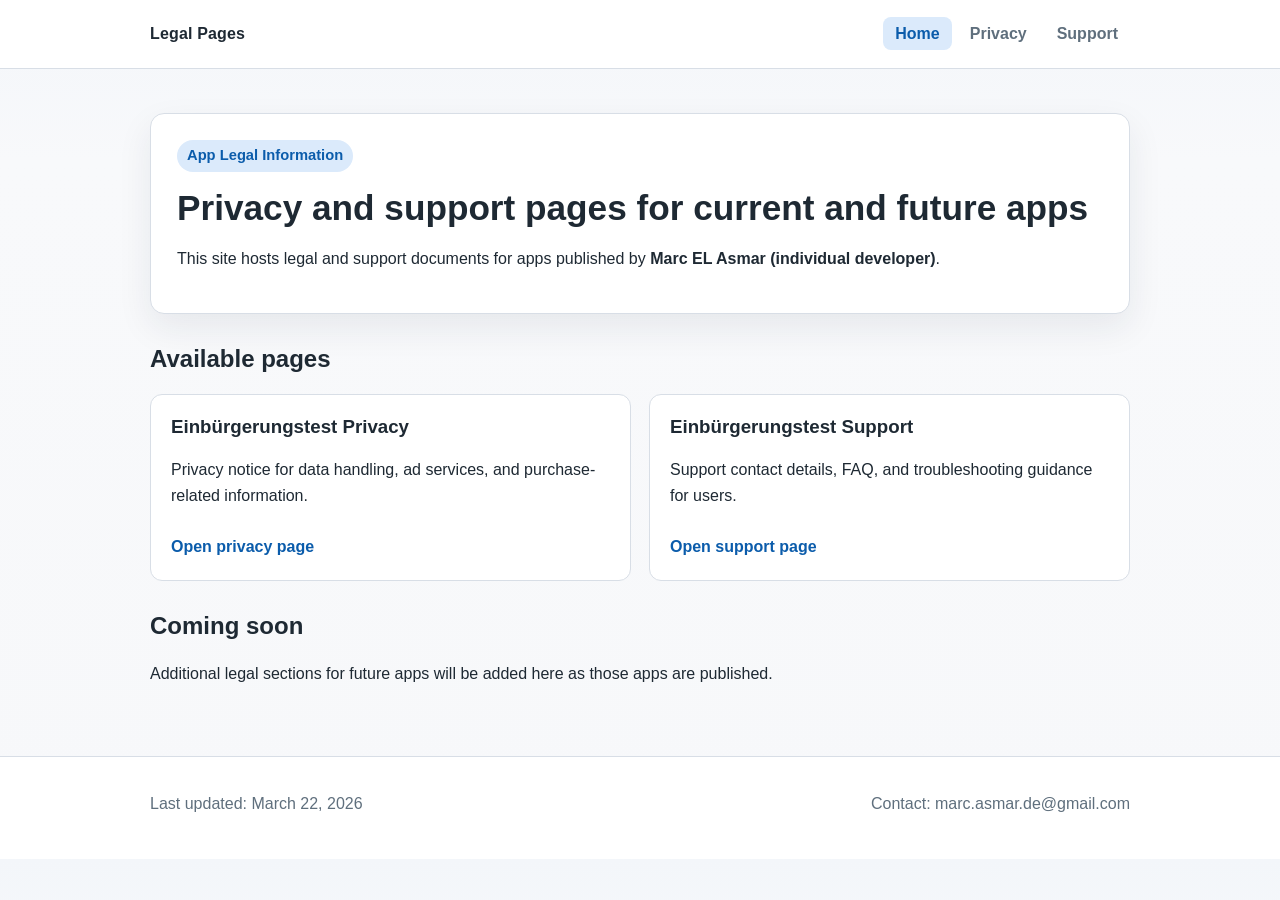
==== index.html @ 9019c8b9 "chore: update owner name to Marc EL Asmar" ====
<!doctype html>
<html lang="en">
  <head>
    <meta charset="UTF-8" />
    <meta name="viewport" content="width=device-width, initial-scale=1.0" />
    <title>Legal Pages | Marcel Asmar Apps</title>
    <meta
      name="description"
      content="Legal pages for Marcel Asmar apps, including Einbürgerungstest privacy and support information."
    />
    <link rel="stylesheet" href="/styles.css" />
  </head>
  <body>
    <header class="site-header">
      <div class="container nav-wrap">
        <a class="brand" href="/index.html">Legal Pages</a>
        <nav aria-label="Main navigation">
          <ul class="nav-list">
            <li><a class="active" href="/index.html">Home</a></li>
            <li><a href="/einbuergerungstest/privacy.html">Privacy</a></li>
            <li><a href="/einbuergerungstest/support.html">Support</a></li>
          </ul>
        </nav>
      </div>
    </header>

    <main class="container">
      <section class="hero">
        <p class="eyebrow">App Legal Information</p>
        <h1>Privacy and support pages for current and future apps</h1>
        <p>
          This site hosts legal and support documents for apps published by
          <strong>Marc EL Asmar (individual developer)</strong>.
        </p>
      </section>

      <section aria-labelledby="apps-heading">
        <h2 id="apps-heading">Available pages</h2>
        <div class="card-grid">
          <article class="card">
            <h3>Einbürgerungstest Privacy</h3>
            <p>
              Privacy notice for data handling, ad services, and purchase-related
              information.
            </p>
            <a class="card-link" href="/einbuergerungstest/privacy.html"
              >Open privacy page</a
            >
          </article>

          <article class="card">
            <h3>Einbürgerungstest Support</h3>
            <p>
              Support contact details, FAQ, and troubleshooting guidance for
              users.
            </p>
            <a class="card-link" href="/einbuergerungstest/support.html"
              >Open support page</a
            >
          </article>
        </div>
      </section>

      <section class="coming-soon" aria-labelledby="coming-soon-heading">
        <h2 id="coming-soon-heading">Coming soon</h2>
        <p>
          Additional legal sections for future apps will be added here as those
          apps are published.
        </p>
      </section>
    </main>

    <footer class="site-footer">
      <div class="container footer-wrap">
        <p>Last updated: March 22, 2026</p>
        <p>Contact: marc.asmar.de@gmail.com</p>
      </div>
    </footer>
  </body>
</html>
---- styles.css ----
:root {
  --bg: #f7f8fa;
  --surface: #ffffff;
  --text: #1e2933;
  --muted: #5f6f7d;
  --accent: #0b5cab;
  --accent-soft: #dbeafb;
  --border: #d8dee6;
  --shadow: 0 14px 35px rgba(23, 42, 58, 0.08);
}

* {
  box-sizing: border-box;
}

body {
  margin: 0;
  font-family: "Source Sans 3", "Segoe UI", "Helvetica Neue", sans-serif;
  color: var(--text);
  background: linear-gradient(180deg, #f3f6fa 0%, #f8f9fb 160px, #f7f8fa 100%);
  line-height: 1.6;
}

a {
  color: var(--accent);
}

.container {
  width: min(980px, 92%);
  margin: 0 auto;
}

.site-header {
  border-bottom: 1px solid var(--border);
  background-color: var(--surface);
  position: sticky;
  top: 0;
  z-index: 10;
}

.nav-wrap {
  display: flex;
  align-items: center;
  justify-content: space-between;
  gap: 16px;
  min-height: 68px;
}

.brand {
  text-decoration: none;
  font-weight: 700;
  color: var(--text);
  letter-spacing: 0.01em;
}

.nav-list {
  list-style: none;
  display: flex;
  gap: 6px;
  margin: 0;
  padding: 0;
}

.nav-list a {
  text-decoration: none;
  color: var(--muted);
  padding: 8px 12px;
  border-radius: 8px;
  font-weight: 600;
}

.nav-list a:hover,
.nav-list a:focus-visible {
  background: var(--accent-soft);
  color: var(--accent);
  outline: none;
}

.nav-list a.active {
  color: var(--accent);
  background: var(--accent-soft);
}

main {
  padding: 44px 0 54px;
}

.hero {
  background: var(--surface);
  border: 1px solid var(--border);
  border-radius: 14px;
  padding: 26px;
  box-shadow: var(--shadow);
}

.eyebrow {
  display: inline-block;
  margin: 0;
  color: var(--accent);
  background: var(--accent-soft);
  padding: 4px 10px;
  border-radius: 999px;
  font-weight: 600;
  font-size: 0.92rem;
}

h1,
h2,
h3 {
  line-height: 1.25;
  margin-top: 0;
}

h1 {
  margin: 14px 0 12px;
  font-size: clamp(1.75rem, 3vw, 2.2rem);
}

section + section {
  margin-top: 30px;
}

.card-grid {
  display: grid;
  grid-template-columns: repeat(auto-fit, minmax(240px, 1fr));
  gap: 18px;
}

.card {
  background: var(--surface);
  border: 1px solid var(--border);
  border-radius: 12px;
  padding: 20px;
}

.card-link {
  display: inline-block;
  margin-top: 10px;
  font-weight: 700;
  text-decoration: none;
}

.card-link:hover,
.card-link:focus-visible {
  text-decoration: underline;
}

.content-panel {
  background: var(--surface);
  border: 1px solid var(--border);
  border-radius: 14px;
  padding: 24px;
  box-shadow: var(--shadow);
}

.list {
  padding-left: 20px;
}

.muted {
  color: var(--muted);
}

.faq-item + .faq-item {
  margin-top: 16px;
  padding-top: 16px;
  border-top: 1px solid var(--border);
}

.site-footer {
  border-top: 1px solid var(--border);
  background: var(--surface);
}

.footer-wrap {
  padding: 18px 0 26px;
  color: var(--muted);
  display: flex;
  flex-wrap: wrap;
  gap: 10px 20px;
  justify-content: space-between;
}

@media (max-width: 680px) {
  .nav-wrap {
    flex-direction: column;
    align-items: flex-start;
    padding: 12px 0;
  }

  .nav-list {
    width: 100%;
    gap: 4px;
    justify-content: space-between;
  }

  .nav-list a {
    display: inline-block;
    padding: 8px 10px;
  }

  main {
    padding-top: 28px;
  }

  .hero,
  .content-panel {
    padding: 20px;
  }
}
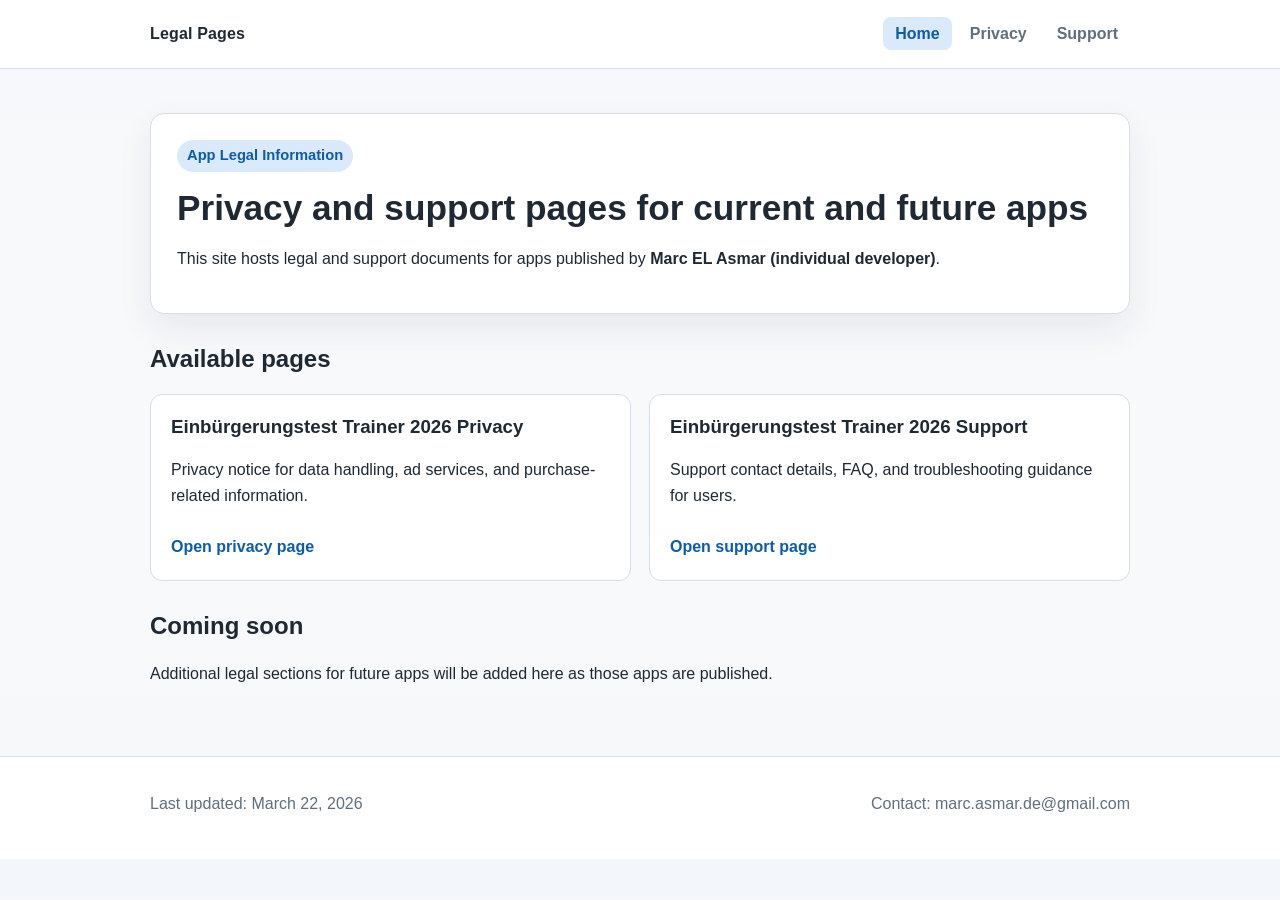
==== commit f25fb077: "docs: align legal pages with App Store app naming" ====
--- a/index.html
+++ b/index.html
@@ -6,7 +6,7 @@
     <title>Legal Pages | Marcel Asmar Apps</title>
     <meta
       name="description"
-      content="Legal pages for Marcel Asmar apps, including Einbürgerungstest privacy and support information."
+      content="Legal pages for Marcel Asmar apps, including Einbürgerungstest Trainer 2026 privacy and support information."
     />
     <link rel="stylesheet" href="/styles.css" />
   </head>
@@ -17,8 +17,8 @@
         <nav aria-label="Main navigation">
           <ul class="nav-list">
             <li><a class="active" href="/index.html">Home</a></li>
-            <li><a href="/einbuergerungstest/privacy.html">Privacy</a></li>
-            <li><a href="/einbuergerungstest/support.html">Support</a></li>
+            <li><a href="/einbuergerungstest/privacy/">Privacy</a></li>
+            <li><a href="/einbuergerungstest/support/">Support</a></li>
           </ul>
         </nav>
       </div>
@@ -38,23 +38,23 @@
         <h2 id="apps-heading">Available pages</h2>
         <div class="card-grid">
           <article class="card">
-            <h3>Einbürgerungstest Privacy</h3>
+            <h3>Einbürgerungstest Trainer 2026 Privacy</h3>
             <p>
               Privacy notice for data handling, ad services, and purchase-related
               information.
             </p>
-            <a class="card-link" href="/einbuergerungstest/privacy.html"
+            <a class="card-link" href="/einbuergerungstest/privacy/"
               >Open privacy page</a
             >
           </article>
 
           <article class="card">
-            <h3>Einbürgerungstest Support</h3>
+            <h3>Einbürgerungstest Trainer 2026 Support</h3>
             <p>
               Support contact details, FAQ, and troubleshooting guidance for
               users.
             </p>
-            <a class="card-link" href="/einbuergerungstest/support.html"
+            <a class="card-link" href="/einbuergerungstest/support/"
               >Open support page</a
             >
           </article>
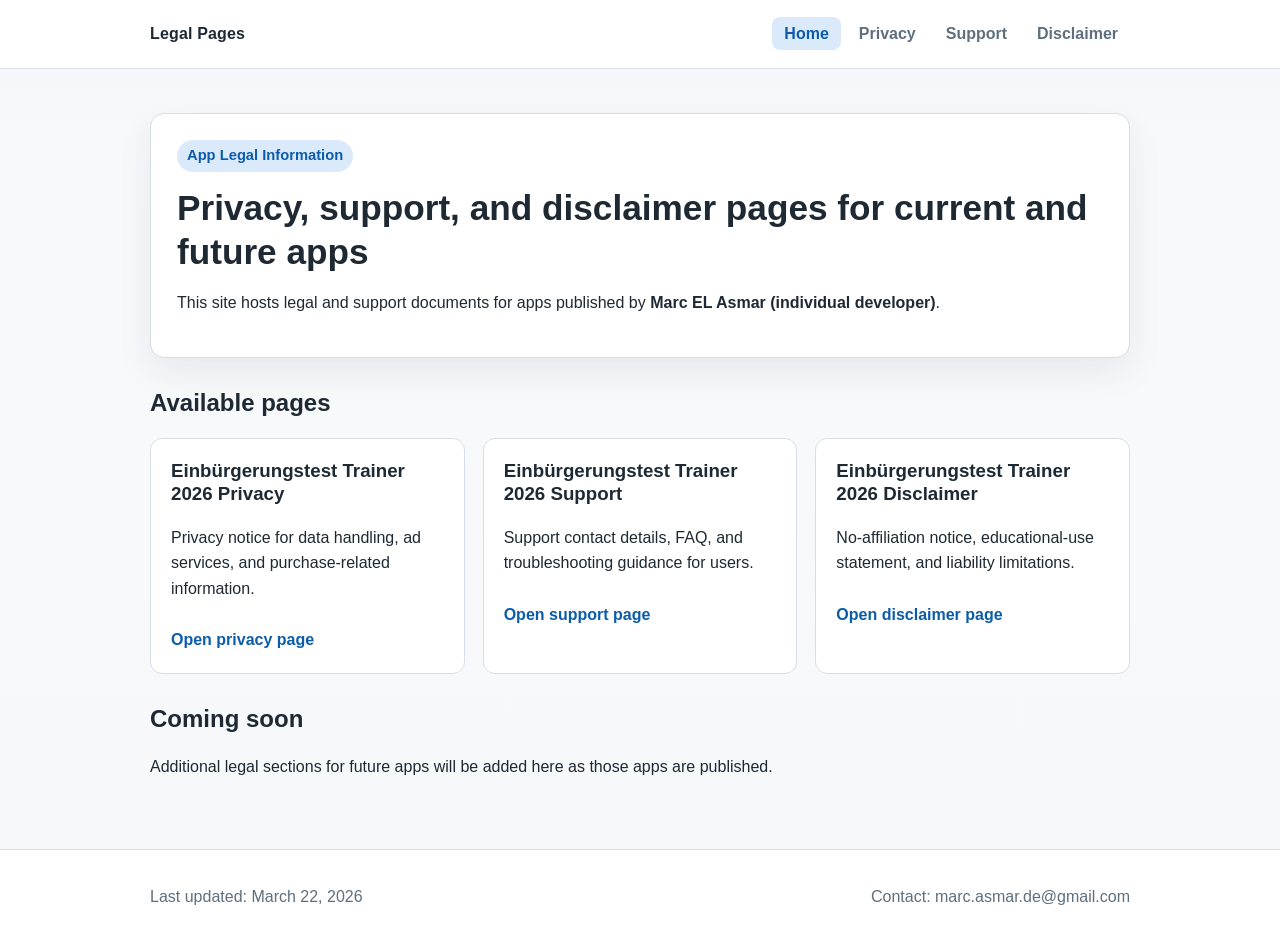
==== commit a9b382f6: "feat: add disclaimer page and link across legal site" ====
--- a/index.html
+++ b/index.html
@@ -6,7 +6,7 @@
     <title>Legal Pages | Marcel Asmar Apps</title>
     <meta
       name="description"
-      content="Legal pages for Marcel Asmar apps, including Einbürgerungstest Trainer 2026 privacy and support information."
+      content="Legal pages for Marcel Asmar apps, including Einbürgerungstest Trainer 2026 privacy, support, and disclaimer information."
     />
     <link rel="stylesheet" href="/styles.css" />
   </head>
@@ -19,6 +19,7 @@
             <li><a class="active" href="/index.html">Home</a></li>
             <li><a href="/einbuergerungstest/privacy/">Privacy</a></li>
             <li><a href="/einbuergerungstest/support/">Support</a></li>
+            <li><a href="/einbuergerungstest/disclaimer/">Disclaimer</a></li>
           </ul>
         </nav>
       </div>
@@ -27,7 +28,7 @@
     <main class="container">
       <section class="hero">
         <p class="eyebrow">App Legal Information</p>
-        <h1>Privacy and support pages for current and future apps</h1>
+        <h1>Privacy, support, and disclaimer pages for current and future apps</h1>
         <p>
           This site hosts legal and support documents for apps published by
           <strong>Marc EL Asmar (individual developer)</strong>.
@@ -58,6 +59,17 @@
               >Open support page</a
             >
           </article>
+
+          <article class="card">
+            <h3>Einbürgerungstest Trainer 2026 Disclaimer</h3>
+            <p>
+              No-affiliation notice, educational-use statement, and liability
+              limitations.
+            </p>
+            <a class="card-link" href="/einbuergerungstest/disclaimer/"
+              >Open disclaimer page</a
+            >
+          </article>
         </div>
       </section>
 
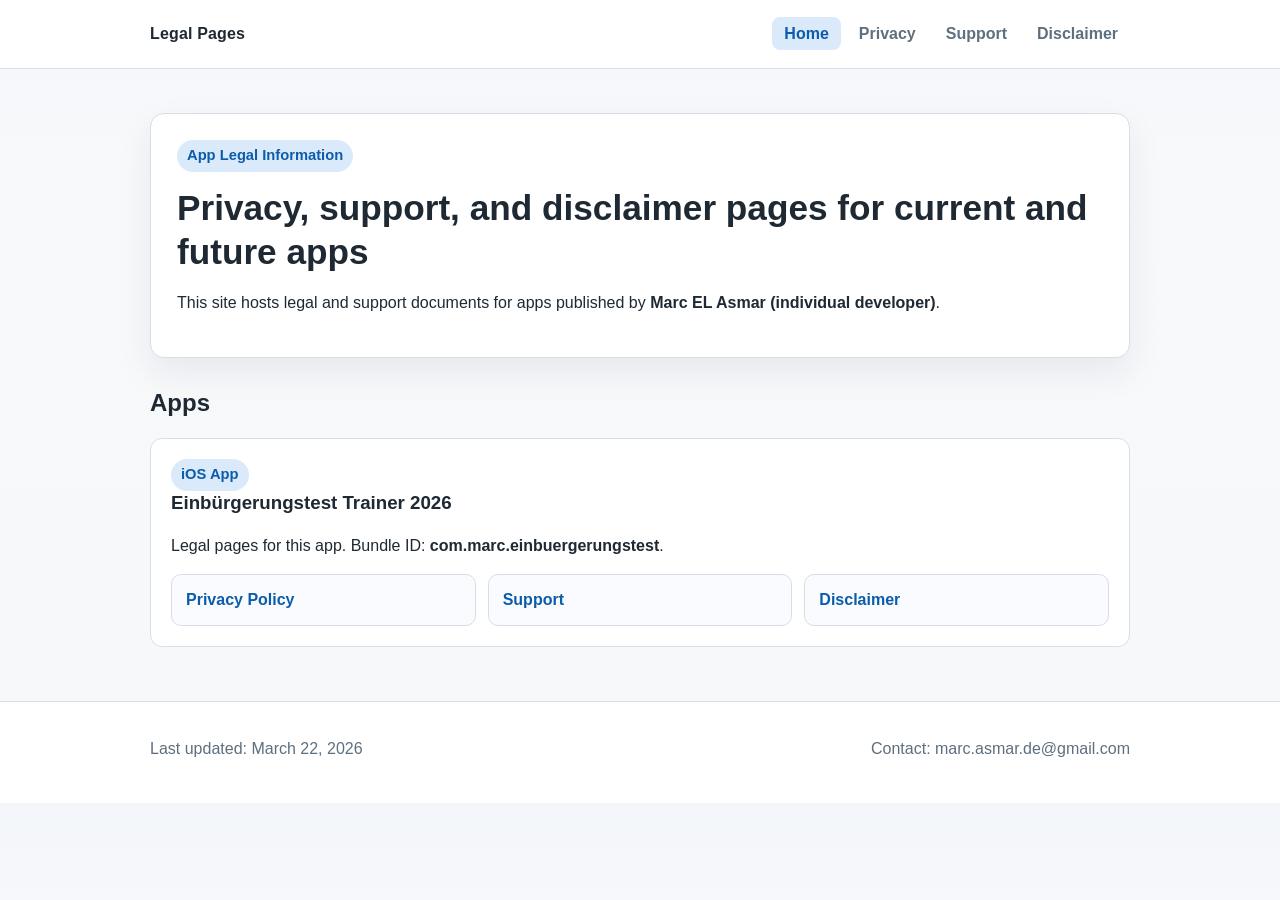
==== commit d328dc6c: "refactor: make homepage app-first and remove coming soon" ====
--- a/index.html
+++ b/index.html
@@ -36,49 +36,28 @@
       </section>
 
       <section aria-labelledby="apps-heading">
-        <h2 id="apps-heading">Available pages</h2>
-        <div class="card-grid">
-          <article class="card">
-            <h3>Einbürgerungstest Trainer 2026 Privacy</h3>
+        <h2 id="apps-heading">Apps</h2>
+        <div class="app-grid">
+          <article class="app-card">
+            <p class="eyebrow">iOS App</p>
+            <h3>Einbürgerungstest Trainer 2026</h3>
             <p>
-              Privacy notice for data handling, ad services, and purchase-related
-              information.
+              Legal pages for this app. Bundle ID:
+              <strong>com.marc.einbuergerungstest</strong>.
             </p>
-            <a class="card-link" href="/einbuergerungstest/privacy/"
-              >Open privacy page</a
-            >
-          </article>
-
-          <article class="card">
-            <h3>Einbürgerungstest Trainer 2026 Support</h3>
-            <p>
-              Support contact details, FAQ, and troubleshooting guidance for
-              users.
-            </p>
-            <a class="card-link" href="/einbuergerungstest/support/"
-              >Open support page</a
-            >
-          </article>
-
-          <article class="card">
-            <h3>Einbürgerungstest Trainer 2026 Disclaimer</h3>
-            <p>
-              No-affiliation notice, educational-use statement, and liability
-              limitations.
-            </p>
-            <a class="card-link" href="/einbuergerungstest/disclaimer/"
-              >Open disclaimer page</a
-            >
+            <div class="doc-links" aria-label="Einbürgerungstest Trainer 2026 legal pages">
+              <a class="doc-link" href="/einbuergerungstest/privacy/"
+                >Privacy Policy</a
+              >
+              <a class="doc-link" href="/einbuergerungstest/support/"
+                >Support</a
+              >
+              <a class="doc-link" href="/einbuergerungstest/disclaimer/"
+                >Disclaimer</a
+              >
+            </div>
           </article>
         </div>
-      </section>
-
-      <section class="coming-soon" aria-labelledby="coming-soon-heading">
-        <h2 id="coming-soon-heading">Coming soon</h2>
-        <p>
-          Additional legal sections for future apps will be added here as those
-          apps are published.
-        </p>
       </section>
     </main>
 
--- a/styles.css
+++ b/styles.css
@@ -145,6 +145,43 @@
   text-decoration: underline;
 }
 
+.app-grid {
+  display: grid;
+  grid-template-columns: minmax(0, 1fr);
+  gap: 18px;
+}
+
+.app-card {
+  background: var(--surface);
+  border: 1px solid var(--border);
+  border-radius: 12px;
+  padding: 20px;
+}
+
+.doc-links {
+  display: grid;
+  grid-template-columns: repeat(auto-fit, minmax(180px, 1fr));
+  gap: 12px;
+  margin-top: 14px;
+}
+
+.doc-link {
+  display: inline-block;
+  text-decoration: none;
+  font-weight: 700;
+  border: 1px solid var(--border);
+  border-radius: 10px;
+  padding: 12px 14px;
+  background: #f9fbff;
+}
+
+.doc-link:hover,
+.doc-link:focus-visible {
+  border-color: #aac5e4;
+  background: #eef5ff;
+  outline: none;
+}
+
 .content-panel {
   background: var(--surface);
   border: 1px solid var(--border);
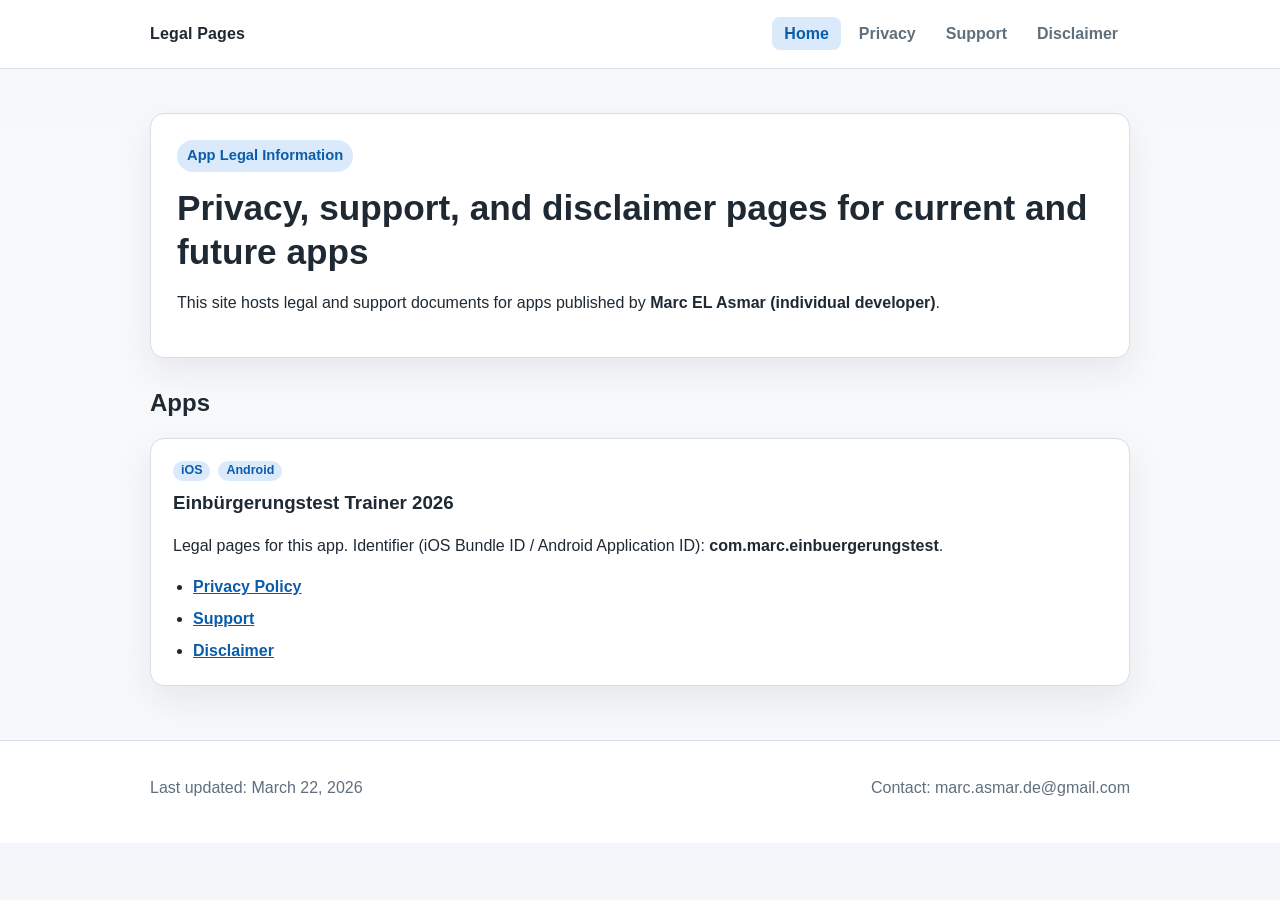
==== commit c3cfc0ff: "refactor: use bullet links and platform tags on app cards" ====
--- a/index.html
+++ b/index.html
@@ -39,23 +39,21 @@
         <h2 id="apps-heading">Apps</h2>
         <div class="app-grid">
           <article class="app-card">
-            <p class="eyebrow">iOS App</p>
+            <div class="tag-row" aria-label="Supported platforms">
+              <span class="tag">iOS</span>
+              <span class="tag">Android</span>
+            </div>
             <h3>Einbürgerungstest Trainer 2026</h3>
             <p>
-              Legal pages for this app. Bundle ID:
+              Legal pages for this app. Identifier (iOS Bundle ID / Android
+              Application ID):
               <strong>com.marc.einbuergerungstest</strong>.
             </p>
-            <div class="doc-links" aria-label="Einbürgerungstest Trainer 2026 legal pages">
-              <a class="doc-link" href="/einbuergerungstest/privacy/"
-                >Privacy Policy</a
-              >
-              <a class="doc-link" href="/einbuergerungstest/support/"
-                >Support</a
-              >
-              <a class="doc-link" href="/einbuergerungstest/disclaimer/"
-                >Disclaimer</a
-              >
-            </div>
+            <ul class="doc-list" aria-label="Einbürgerungstest Trainer 2026 legal pages">
+              <li><a href="/einbuergerungstest/privacy/">Privacy Policy</a></li>
+              <li><a href="/einbuergerungstest/support/">Support</a></li>
+              <li><a href="/einbuergerungstest/disclaimer/">Disclaimer</a></li>
+            </ul>
           </article>
         </div>
       </section>
--- a/styles.css
+++ b/styles.css
@@ -147,39 +147,48 @@
 
 .app-grid {
   display: grid;
-  grid-template-columns: minmax(0, 1fr);
+  grid-template-columns: repeat(auto-fit, minmax(300px, 1fr));
   gap: 18px;
 }
 
 .app-card {
   background: var(--surface);
   border: 1px solid var(--border);
-  border-radius: 12px;
-  padding: 20px;
-}
-
-.doc-links {
-  display: grid;
-  grid-template-columns: repeat(auto-fit, minmax(180px, 1fr));
-  gap: 12px;
-  margin-top: 14px;
-}
-
-.doc-link {
+  border-radius: 14px;
+  padding: 22px;
+  box-shadow: var(--shadow);
+}
+
+.tag-row {
+  display: flex;
+  gap: 8px;
+  flex-wrap: wrap;
+  margin-bottom: 10px;
+}
+
+.tag {
   display: inline-block;
-  text-decoration: none;
+  margin: 0;
+  color: var(--accent);
+  background: var(--accent-soft);
+  padding: 2px 8px;
+  border-radius: 999px;
+  font-weight: 600;
+  font-size: 0.78rem;
+  line-height: 1.25;
+}
+
+.doc-list {
+  margin: 12px 0 0;
+  padding-left: 20px;
+}
+
+.doc-list li + li {
+  margin-top: 6px;
+}
+
+.doc-list a {
   font-weight: 700;
-  border: 1px solid var(--border);
-  border-radius: 10px;
-  padding: 12px 14px;
-  background: #f9fbff;
-}
-
-.doc-link:hover,
-.doc-link:focus-visible {
-  border-color: #aac5e4;
-  background: #eef5ff;
-  outline: none;
 }
 
 .content-panel {
